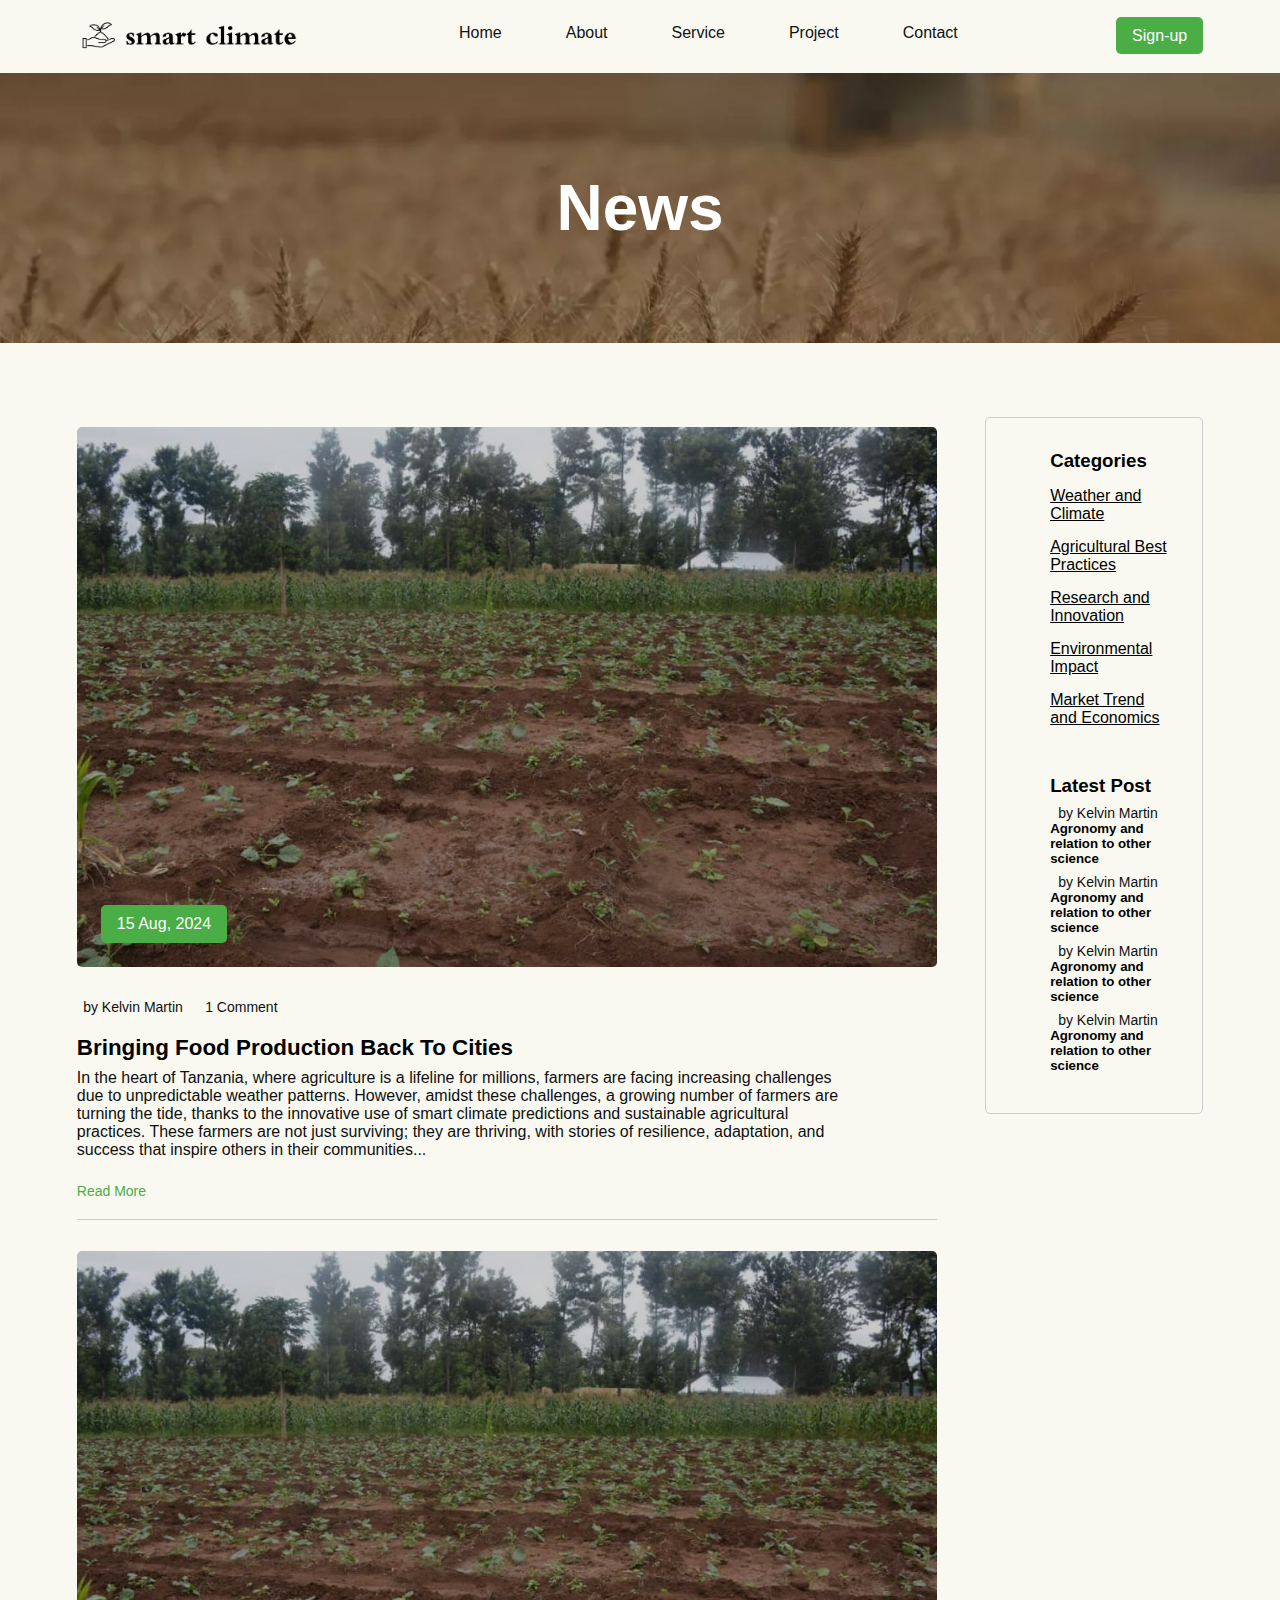
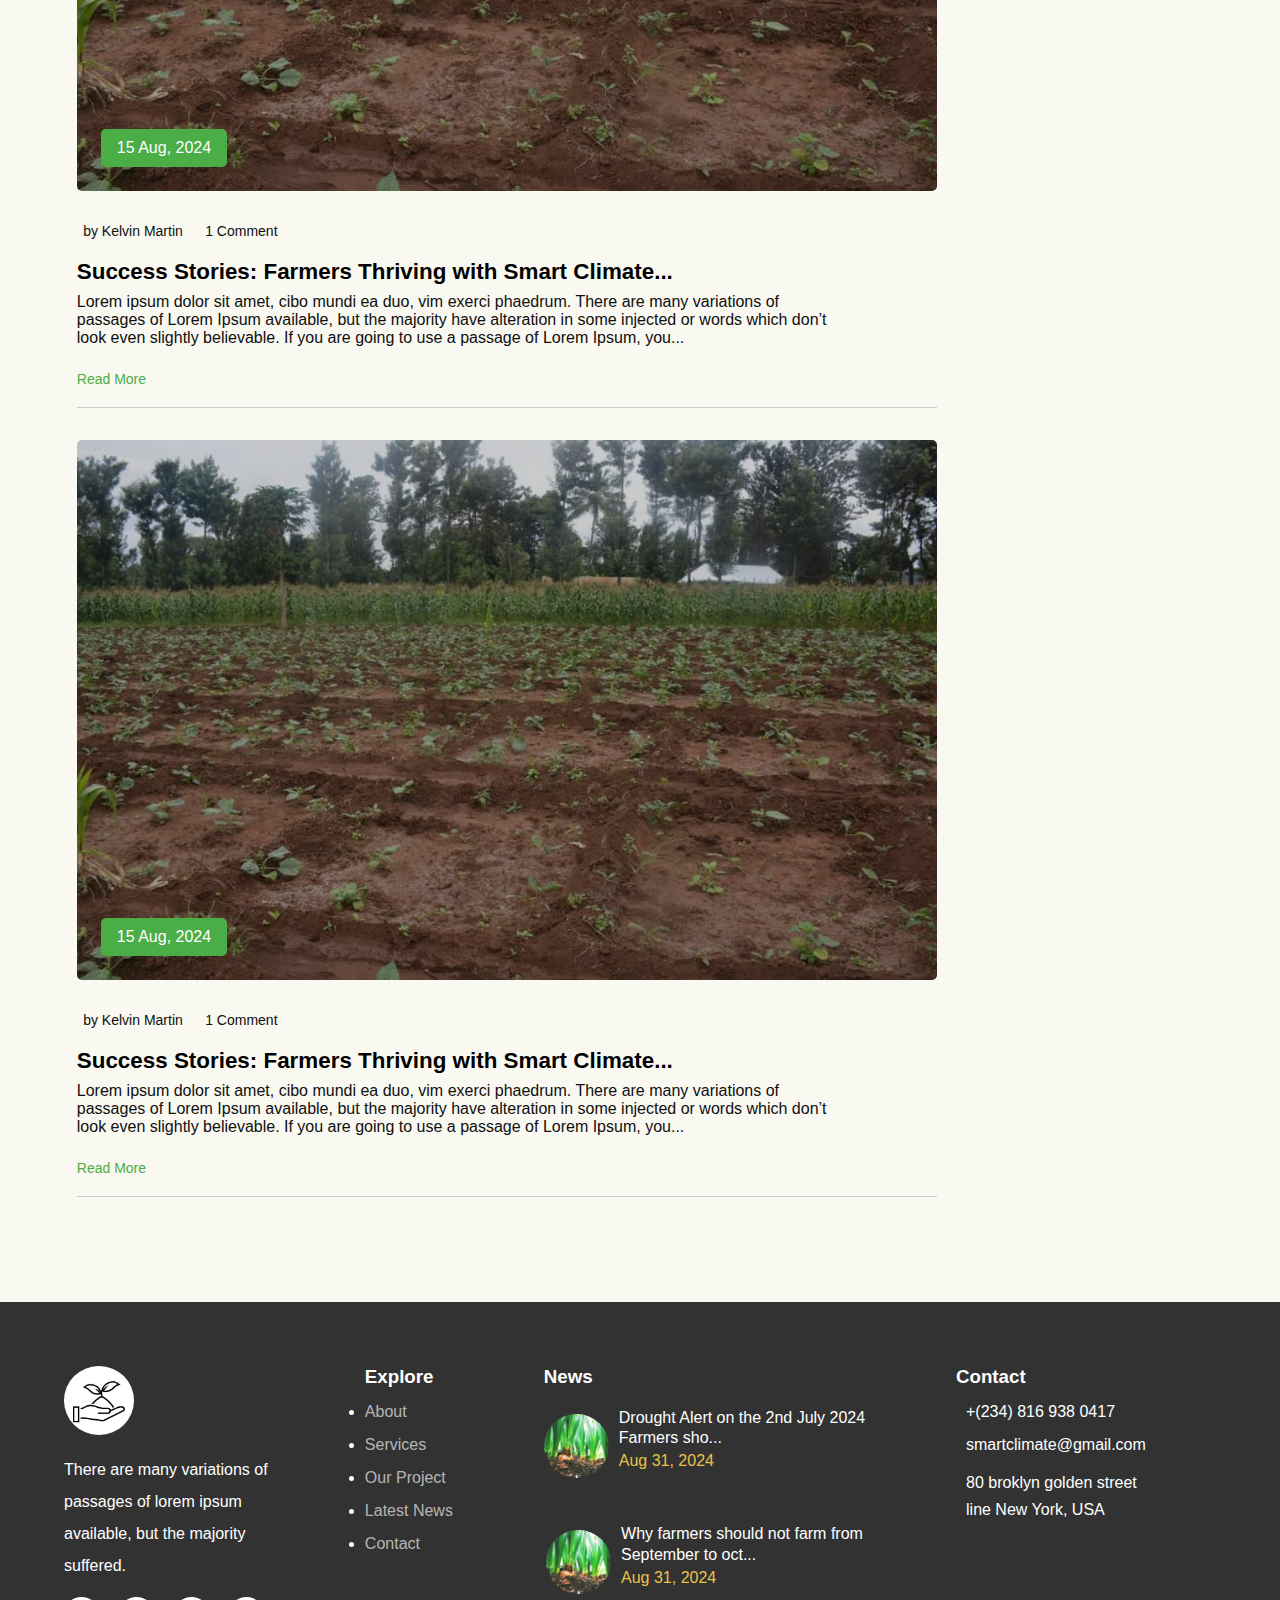
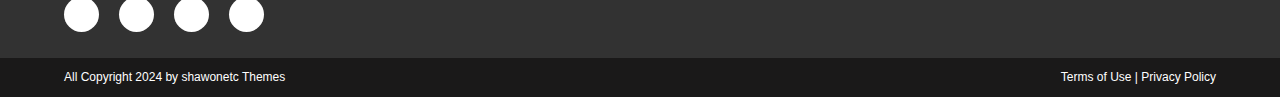
==== news.html @ b20e149a "Add files via upload" ====
<!DOCTYPE html>
<html lang="en">

<head>
    <meta charset="UTF-8">
    <meta name="viewport" content="width=device-width, initial-scale=1.0">
    <title>Smart Climate - About Us</title>
    <link rel="icon" type="image/png" href="images/fav-icon.png">
    <link rel="stylesheet" href="style.css">
    <link rel="stylesheet" href="media-query.css">
    <link rel="stylesheet" href="https://cdnjs.cloudflare.com/ajax/libs/font-awesome/6.6.0/css/all.min.css"
        integrity="sha512-Kc323vGBEqzTmouAECnVceyQqyqdsSiqLQISBL29aUW4U/M7pSPA/gEUZQqv1cwx4OnYxTxve5UMg5GT6L4JJg=="
        crossorigin="anonymous" referrerpolicy="no-referrer" />
</head>

<body>
    <!-- HEADER START -->
    <header class="container" id="header">
        <div class="header-left">
            <a href="index.html"><img src="images/Transparent-logo.png"></a>
        </div>
        <div class="header-middle">
            <a href="index.html">Home</a>
            <a href="about.html">About</a>
            <a href="service.html">Service</a>
            <a href="projects.html">Project</a>
            <a href="contact.html">Contact</a>
        </div>
        <div class="header-right">
            <a href="sign-up.html" class="main-btn">Sign-up</a>
        </div>
        <i class="fas fa-bars" id="menu-icon"></i>
    </header>

    <div class="container about">
        <h1>News</span></h1>
        </p>
    </div>
    <!-- HEADER END -->


    <!-- SideBar Start -->
    <section class="side-bar">
        <div class="sideBar-top">
            <div class="close-icon">
                <img src="images/Transparent-logo.png" alt="" class="logo-side">
                <i class="fa-regular  fa-circle-xmark  closeIcon"></i>
            </div>

            <ul>
                <li><a href="index.html">Home</a></li>
                <li><a href="about.html">About</a></li>
                <li><a href="service.html">Services</a></li>
                <li><a href="projects.html">Our Project</a></li>
                <li><a href="news.html">Latest News</a></li>
                <li><a href="contact.html">Contact</a></li>
            </ul>
        </div>

        <div class="sideBar-Bottom">
            <div>
                <a href=""><i class="fa-brands fa-twitter"></i></a>
            </div>
            <div>
                <a href=""><i class="fa-brands fa-facebook"></i></a>
            </div>
            <div>
                <a href=""><i class="fa-brands fa-pinterest-p"></i></a>
            </div>
            <div>
                <a href=""><i class="fa-brands fa-instagram"></i></a>
            </div>
        </div>
    </section>
    <!-- SideBar End -->



    <main class="container news-box">
        <div class="news">
            <section>
                <div class="img-box">
                    <a href="" class="main-btn">15 Aug, 2024</a>
                </div>
                <div class="user">
                    <aside>
                        <i class="fa-solid fa-circle-user"></i>
                        <p>by Kelvin Martin</p>
                    </aside>
                    <aside>
                        <i class="fa-solid fa-comment"></i>
                        <p>1 Comment</p>
                    </aside>
                </div>
                <div class="success-stories">
                    <h2>Bringing Food Production Back To Cities</h2>
                    <p>In the heart of Tanzania, where agriculture is a lifeline for millions, farmers are facing
                        increasing challenges due to unpredictable weather patterns. However, amidst these challenges, a
                        growing number of farmers are turning the tide, thanks to the innovative use of smart climate
                        predictions and sustainable agricultural practices. These farmers are not just surviving; they
                        are thriving, with stories of resilience, adaptation, and success that inspire others in their
                        communities...</p>
                    <a href="specific-news.html">Read More</a>
                </div>
            </section>
            <hr class="line">
            <section>
                <div class="img-box">
                    <a href="" class="main-btn">15 Aug, 2024</a>
                </div>
                <div class="user">
                    <aside>
                        <i class="fa-solid fa-circle-user"></i>
                        <p>by Kelvin Martin</p>
                    </aside>
                    <aside>
                        <i class="fa-solid fa-comment"></i>
                        <p>1 Comment</p>
                    </aside>
                </div>
                <div class="success-stories">
                    <h2>Success Stories: Farmers Thriving with Smart Climate...</h2>
                    <p>Lorem ipsum dolor sit amet, cibo mundi ea duo, vim exerci phaedrum. There are many variations
                        of passages of Lorem Ipsum available, but the majority have alteration in some injected or
                        words which don’t look even slightly believable. If you are going to use a passage of Lorem
                        Ipsum, you...</p>
                    <a href="">Read More</a>
                </div>
            </section>
            <hr class="line">
            <section>
                <div class="img-box">
                    <a href="" class="main-btn">15 Aug, 2024</a>
                </div>
                <div class="user">
                    <aside>
                        <i class="fa-solid fa-circle-user"></i>
                        <p>by Kelvin Martin</p>
                    </aside>
                    <aside>
                        <i class="fa-solid fa-comment"></i>
                        <p>1 Comment</p>
                    </aside>
                </div>
                <div class="success-stories">
                    <h2>Success Stories: Farmers Thriving with Smart Climate...</h2>
                    <p>Lorem ipsum dolor sit amet, cibo mundi ea duo, vim exerci phaedrum. There are many variations
                        of passages of Lorem Ipsum available, but the majority have alteration in some injected or
                        words which don’t look even slightly believable. If you are going to use a passage of Lorem
                        Ipsum, you...</p>
                    <a href="">Read More</a>
                </div>
            </section>
            <hr class="line">
        </div>
        <div class="news-category">
            <section>
                <h3>Categories</h3>
                <ul>
                    <li><a href="">Weather and Climate</a></li>
                    <li> <a href="">Agricultural Best Practices</a></li>
                    <li><a href=""> Research and Innovation </a></li>
                    <li><a href=""> Environmental Impact</a></li>
                    <li><a href="">Market Trend and Economics</a></li>
                </ul>
            </section>


            <section>
                <h3>Latest Post</h3>
                <div>
                    <aside>
                        <i class="fa-solid fa-circle-user"></i>
                        <p>by Kelvin Martin</p>
                    </aside>
                    <h5>Agronomy and relation to other
                        science </h5>
                </div>
                <div>
                    <aside>
                        <i class="fa-solid fa-circle-user"></i>
                        <p>by Kelvin Martin</p>
                    </aside>
                    <h5>Agronomy and relation to other
                        science </h5>
                </div>
                <div>
                    <aside>
                        <i class="fa-solid fa-circle-user"></i>
                        <p>by Kelvin Martin</p>
                    </aside>
                    <h5>Agronomy and relation to other
                        science </h5>
                </div>
                <div>
                    <aside>
                        <i class="fa-solid fa-circle-user"></i>
                        <p>by Kelvin Martin</p>
                    </aside>
                    <h5>Agronomy and relation to other
                        science </h5>
                </div>
            </section>
        </div>
    </main>

    <footer>
        <div>
            <img src="images/fav-icon.png" alt="">
            <p class="remove-550">There are many variations of <br> passages of lorem ipsum <br> available, but the
                majority <br> suffered.</p>
            </p>
            <div class="socials">
                <div>
                    <a href=""><i class="fa-brands fa-twitter"></i></a>
                </div>
                <div>
                    <a href=""><i class="fa-brands fa-facebook"></i></a>
                </div>
                <div>
                    <a href=""><i class="fa-brands fa-pinterest-p"></i></a>
                </div>
                <div>
                    <a href=""><i class="fa-brands fa-instagram"></i></a>
                </div>
            </div>
        </div>
        <div class="remove-770">
            <h3 id="heading-3">Explore</h3>
            <ul>
                <li><a href="about.html">About</a></li>
                <li><a href="service.html">Services</a></li>
                <li><a href="projects.html">Our Project</a></li>
                <li><a href="news.html">Latest News</a></li>
                <li><a href="contact.html">Contact</a></li>
            </ul>
        </div>
        <div class="remove">
            <h3 id="heading-3">News</h3>
            <div class="news">
                <div class="new">
                    <img src="images/Rectangle 23.png" alt="">
                    <div>
                        <p>Drought Alert on the 2nd July 2024 <br>
                            Farmers sho... </p>
                        <p class="color-yellow" id="date">Aug 31, 2024</p>
                    </div>
                </div>
                <div class="new">
                    <img src="images/Rectangle 23.png" alt="">
                    <div>
                        <p class="remove">Why farmers should not farm from <br>
                            September to oct...</p>
                        <p class="color-yellow" id=" date">Aug 31, 2024</p>
                    </div>
                </div>
            </div>
        </div>
        <div class="contact-det">
            <h3 id="heading-3">Contact</h3>
            <ul class="contacts">
                <li>
                    <i class="fa-solid fa-phone"></i>
                    <p>+(234) 816 938 0417</p>
                </li>
                <li>
                    <i class="fa-solid fa-envelope"></i>
                    <p>smartclimate@gmail.com</p>
                </li>
                <li>
                    <i class="fa-solid fa-location-dot"></i>
                    <p>80 broklyn golden street line New York, USA</p>
                </li>
            </ul>
        </div>
    </footer>
    <div class="last-footer">
        <p><i class="fa-regular fa-copyright"></i> All Copyright 2024 by shawonetc Themes</p>
        <p>Terms of Use | Privacy Policy</p>
    </div>

    <script src="script.js"></script>
</body>

</html>
---- style.css ----
:root{
    --color-green:#4BAD46;
    --color-yellow:#E9C14A;
    --background-color: #F9F9F1;
    --color-black:#121212;
    --footer-color:#323232;
    --dark-brown:#1a1919;
    --text-color:#0f0f0f;
}
p{
    color: var(--text-color);
}
*{
    margin: 0;
    padding: 0;
    box-sizing: border-box;
    font-family: Arial, Helvetica, sans-serif;
}

body{
    background-color: var(--background-color);
}

/* DEFAULT CSS */
img{
    cursor: pointer;
}

a{
    text-decoration: none;
    color: var(--color-black);
    font-size: 16px;
}

.container{
    padding: 2% 6%;
}
.main-btn{
    padding: 10px 1rem;
    color: white;
    background-color: var(--color-green);
    border-radius: 5px;
}

.color-yellow{
    color: var(--color-yellow);
}
.no-display{
  display: flex;
}
/* MAIN CSS START */
header{
    display: flex;
    height: 100%;
    align-items: center;
    justify-content: space-between;
}

#header{
    padding: 1% 6%;
}
header .header-left img{
    width: 14rem;
}

header .header-middle{
    display: flex;
    align-items: center;
    justify-content: space-between;
}

header .header-middle a{
    margin: 0 2rem;
    padding-bottom: 2px ;
}

header .header-middle a::after{
    content: "";
    width: 0%;
    background-color: var(--color-green);
    height: 2.5px;
    display: block;
    margin: auto;
    margin-top: 2px;
    border-radius: 10px;
}

header .header-middle a:hover::after{
    width: 100%;
    transition: 0.5s;
}

/*  */
.header{
    background: url(images/Banner.png);
    background-size: cover;
    background-position: center;
    background-repeat: no-repeat;
    height: 70vh;
    display: flex;
    flex-direction: column;
    justify-content: center;
    align-items: start;
    color: white;
}
.scroll{
    background-color: var(--color-green);
    margin-bottom: 3rem;
    padding: 0rem;
    overflow: hidden;
}
.scroll p{
    color: white;
    font-size: 2.5rem;
    white-space: nowrap;
    animation: anim 100s linear infinite;
    font-family: "Manrope", sans-serif;
    display: flex;
    align-items: center;
    -webkit-text-stroke: 0.5px #fff;
    color: transparent;

}

@keyframes anim {
    0%{transform: translateX(0);}
    100%{transform: translateX(-250%);}
}

.scroll span{
    margin: 0px 20px;
}
.scroll span img{
    width: 30px;

}

/* VIDEO START*/
.video{
    display: flex;
    align-items: center;
    justify-content: center;
    text-align: center;
    position: relative;
    height: 50vh;
    overflow: hidden;
    margin-bottom: 4rem;
    border-radius: 10px;
    background: linear-gradient(black, black);
}
.video h1{
    font-size: 4rem;
    color: white;
    position: absolute;
}

.back-video {
    /* position: absolute; */
    width: 100%;

}
/* VIDEO END */
.header p{
    color: white;
}
.header h1{
    font-size: 5rem;
    line-height: 5.5rem;
    font-family: "Covered By Your Grace", cursive;
    font-weight: 500;
}
.header h1 span{
    font-family: "Covered By Your Grace", cursive;

}
.header p:nth-child(1){
    text-transform: uppercase;
}
.header p {
    width: 60%;
    margin-bottom: 1.5rem;
    margin-top: 1rem;
    line-height: 1.5rem;
}
/* .header::after{
    width: 100;
} */

.signup-cta{
    margin-left: 15px;
    display: none;
}
/* SIDEBAR */
.side-bar{
    display: none;
  }


  .fa-bars{
    font-size: 1.45rem;
    display: none;
    visibility: hidden;
    position: absolute;
    color: var(--color-green);
  }

  
/* MAIN START */
main .about-us{
    display: flex;
    gap: 10rem;
    align-items: center;
    justify-content: space-between;
    margin-bottom: 6rem;
}

main .about-us img{
    width: 600px;
    height: 450px;
    border-radius: 5px;
    object-fit: cover;
}

main .about-us div:nth-child(1){
    flex-basis: 50%;
}

main .about-us div h2{
    margin-bottom: 1rem;
    text-align: start;
    font-size: 2rem;
}

main .about-us div a{
    margin-top: 1.5rem;
    display: inline-block;
}

main .climate-advisor h2{
    text-align: center;
    line-height: 2.5rem;
    font-size: 2rem;
    margin-bottom: 2rem;

}

main .img-grid{
    display: flex;
    align-items: center;
    justify-content: space-between;
}
main .img-grid div{
    display: flex;
    flex-direction: column;
    position: relative;
    gap: 2rem;
}

main .img-grid div img{
    width: 300px;
    height: 300px;
    border-radius: 5px;
    margin-bottom: 14rem;
    object-fit: cover;
}

main .middle{
    border-radius: 5px;
    position: absolute;
    display: block;
    max-width: 200px;
    max-height: 150px;
    inset: 0px;
    margin: auto;
    margin-top: 14rem;
}

.prediction{
    display: flex;
    gap: 6rem;
}

.prediction div{
    display: flex;
    align-items: center;
    background-color: white;
    border-radius: 10px;
    padding: 1rem 0;
    box-shadow: 0px 5px 10px 0px rgba(0, 0, 0, 0.2);
    margin-top: 2rem;
    flex-basis: 50%;
}
.prediction div i{
    display: block;
    padding-left: 20px;
    margin-right: 10px;
    color: var(--color-green);
    font-size: 1.5rem;
}
.loadbar1{
    margin-bottom: 1.5rem;
}

.loadbar1 span{
    display: flex;
    width: 100%;
    justify-content: space-between;
    padding-right:1rem;
    margin-top: 1.5rem;
    margin-bottom: 10px ;
}

.loadbar1 .full{
    width: 100%;
    height: 10px;
    background-color: var(--color-black);
    border-radius: 10px;
}
.loadbar1 .percentage{
    width: 90%;
    height: 10px;
    background-color: var(--color-green);
    border-radius: 10px; 
}
.loadbar1 .eighty{
    width: 80%;
}
#img-circle{
    width: 450px;
    height: 450px;
    border-radius: 50%;
    object-fit: fill;
}

/* Explore Project */
.explore-project h2{
    text-align: center;
    font-size: 2rem;
}
.explore-project div{
    display: flex;
    gap: 2rem;
    justify-content: space-between;
    margin-top: 1.5rem;
}
.explore-project img{
    border-radius: 10px;
    width: 30%;
    object-fit: cover;
    margin-bottom: 5rem;
}

/* TESTIMONIAL */
.testimonials h2{
    text-align: center;
    font-size: 2rem;
    margin-bottom: 3rem;
}

.testimonials .testimonial{
    display: flex;
    gap: 2rem;
    margin-bottom: 2rem;
}

.testimonials .testimonial .content{
    display: flex;
    flex-direction: column;
    justify-content: space-between;
    border: 2px solid #ccc;
    border-radius: 5px;
    position: relative;
    padding: 20px;
    padding-top: 40px;
    height: 300px;
    flex-basis: 40%;
}

.testimonials .testimonial .content::before{
content: '\201c';
text-align: center;
top: -25px;
left: 30px;
position: absolute;
color: white;
font-size: 3.5rem;
background-color: var(--color-green);
width: 45px;
height: 45px;
border-radius: 50%;
}
.testimonials .testimonial .content .fa{
    color: var(--color-yellow);
}

.fa-regular{
    color: #303030;
}
.testimonial p{
    margin-top: 10px;
    line-height: 1.5rem;
}

.line{
    width: 100%;
    height: 0.5px;
    background-color: #ccc;
    border: 0;
    margin-bottom: 15px;
}
.testimonial .profile{
    display: flex;
    align-items: center;
}
.testimonial .profile img{
    width: 40px;
    border-radius: 50%;
    object-fit: cover;
    margin-right: 10px;
}
.testimonial .profile h3{
    font-size: 1rem;
}

.testimonial .profile p{
    margin: 0;
    color: #303030;
    font-size: 0.8rem;
}
/* MAIN END */

/* FOOTER START */
footer{
    background-color: #323232;
    padding:5% 0% 2% 5%;
    color: white;
    display: flex;
    gap: 5rem;
    justify-content: space-between;
}

footer p{
    color: white;
}
footer div:nth-child(1) p{
    margin-top: 15px;
    line-height: 2rem;
}

footer div:nth-child(1) h1{
    font-size: 2rem;

}

.socials{
    display: flex;
    margin-top: 15px;
}
.socials div{
    display: flex;
    justify-content: center;
    align-items: center;
    width: 35px;
    height: 35px;
    border-radius: 50%;
    background-color: white;
    margin: 0px 10px;

}
.socials div:nth-child(1){
    width: 35px;
}
.socials i{
    color: #1a1919;
}

.socials div:nth-child(1) {
    margin-left: 0;
    }

footer img{
    width: 70px;
    border-radius: 50%;
}
/* footer div #heading-3{
    line-height: 2rem;
    border-bottom: 2px solid var(--color-green);
} */


ul li{
    margin: 15px 0;
}

ul li a{
    color: rgba(255, 255, 255, 0.651);
}



.news div{
    display: flex;
    align-items: center;
    justify-content: center;
    margin-bottom:20px;
    margin-top: 10px;

}

.news div div{
    display: flex;
    flex-direction: column;
    justify-content: start;
    align-items: start;
}
.news .new div p{
    margin: 0;
    padding: 0;
    line-height: 1.3rem;
    margin-bottom: 2px;
}


.news div img{
    width: 65px;
    margin-right: 10px;
}
.contacts{
    list-style: none;
}
iframe{
    width: 100%;
    height: 100%;
}
.contacts li{
    display: flex;
    align-items: center;
}
.contacts p{
    margin-left: 10px;
    width: 60%;
}
.contacts li:nth-child(3){
    line-height: 1.7rem;

}

.last-footer{
    background-color: var(--dark-brown);
    color: white;
    padding: 1% 5%;
    display: flex;
    justify-content: space-between;
    font-size: 12px;
}
.last-footer i{
    color: white;
}
.last-footer p{
    color: white;
}

/* FOOTER END */



/* ABOUT US START */
.about{
    background: url(images/banner-2.png);
    background-position: center;
    background-size: cover;
    height: 30vh;
    display: flex;
    align-items: center;
    justify-content: center;
    margin-bottom: 3rem;
}
.about h1{
text-align: center;
font-size: 4rem;
color: white;
}
main #client{
    margin-bottom:5rem;
}

#header2{
    font-size: 2.5rem;
}

#about-us-testimonial ul li{
    font-size: 1.2rem;
    margin-left: 2rem;
}
.what-we-offer{
    height: 400px;
    border-radius: 10px;
}
/* ABOUT US END */



/* OUR SERVICE START */

.predictions{
    display: flex;
    justify-content: space-between;
    align-items: center;
    gap: 2rem;
}

.predictions img{
    width: 360px;
    height: 300px;
    border-radius: 5px;
    margin-bottom: 5rem;
    object-fit: cover;
}
.predictions div h2{
    font-size: 1.5rem;
    padding-bottom: 1rem;
    text-align: center;
    width: 100%;
    background-color: white;
    font-weight: 500;
    padding-top: 1rem;
}

.numbers{
    display: flex;
    justify-content: space-between;
    align-items: center;
    margin-bottom: 5rem;
    text-align: center;
}
.numbers h1{
    font-size: 2.5rem;
    margin-bottom: 0.4rem;
}
/* OUR SERVICE END */


/* OUR PROJECT START */
.our-projects{
    display: grid;
    grid-template-columns: 1fr 1fr 1fr 1fr;
    gap: 2rem;
    margin-bottom: 4rem;
}
.our-projects .project{
    background: linear-gradient(rgba(65, 64, 64, 0.027), rgba(32, 32, 32, 0.699)), url(images//e1.png);
    background-position: cover;
    background-size: cover;
    height: 22rem;
    border-radius: 10px;
    display: flex;
    align-items: end;
    padding: 20px;
}
.our-projects .project:nth-child(2){
    background: linear-gradient(rgba(65, 64, 64, 0.027), rgba(32, 32, 32, 0.699)), url(images/18.jpg);
}
.our-projects .project:nth-child(3){
    background: linear-gradient(rgba(65, 64, 64, 0.027), rgba(32, 32, 32, 0.699)), url(images/c.jpg);
}
.our-projects .project:nth-child(4){
    background: linear-gradient(rgba(65, 64, 64, 0.027), rgba(32, 32, 32, 0.699)), url(images/V1\(i\).jpg);
}
.our-projects .project:nth-child(5){
    background: linear-gradient(rgba(65, 64, 64, 0.027), rgba(32, 32, 32, 0.699)), url(images/green-plant.jpg);
}
.our-projects .project:nth-child(6){
    background: linear-gradient(rgba(65, 64, 64, 0.027), rgba(32, 32, 32, 0.699)), url(images/prediction.png);
}
.our-projects .project:nth-child(7){
    background: linear-gradient(rgba(65, 64, 64, 0.027), rgba(32, 32, 32, 0.699)), url(images/c.jpg);
    background-repeat: no-repeat;
    background-size: cover;
}
.our-projects .project:nth-child(8){
    background: linear-gradient(rgba(65, 64, 64, 0.027), rgba(32, 32, 32, 0.699)), url(images/7.jpg);
}

.our-projects p{
    color: white;
    font-size: 1.2rem;
}
/* OUR PROJECT END */


/* NEWS START */
.news-box{
    display: flex;
    gap: 3rem;
    margin-bottom: 3rem;
}

.news-box .news{
    flex-basis: 80%;
}
.news-box .news section .img-box{
    background-image: linear-gradient(rgba(0, 0, 0, 0.201),rgba(0, 0, 0, 0.291)), url(images/V3\(iii\).jpg);

    height: 60vh;
    background-repeat: no-repeat;
    background-size: cover;
    background-position: center;
    display: flex;
    align-items: end;
    justify-content: start;
    padding: 1.5rem;
    margin-bottom: 2rem;
    border-radius: 5px;
}

.news-box .news .user{
    display: flex;
    align-items: start;
    justify-content: start;
}
.news-box .news .user aside{
    display: flex;
    margin-right: 1rem;
    font-size: 14px;
    align-items: center;

}

.news-box .news .user aside i{
color: var(--color-yellow);
margin-right: 0.4rem;
}
.news-box .news .success-stories{
    display: flex;
    flex-direction: column;
    justify-content: start;
    align-items: start;
    width: 90%;
}
#larger-width{
    width: 100%;
}
.news-box .news .success-stories h2{
    font-size: 1.4rem;
    margin-bottom: 0.5rem;
}
.news-box .news .success-stories a{
    color: var(--color-green);
    margin-top: 1.5rem;
    font-size: 14px;
}

.news-box .news .line {
margin-bottom: 2rem;
}

/* CATEGORES */
.news-box .news-category{
    height: fit-content;
    flex-basis: 20%;
    border: 1px solid #ccc;
    border-radius: 5px;
    padding: 2rem;
}

.news-box .news-category ul{
    list-style: none;
    margin-bottom: 3rem;
}
.news-box .news-category a{
    color: black;
    text-decoration: underline;
    cursor: pointer;
}
.news-box .news-category a:active{
    color: var(--color-green);
}

.news-box .news-category section{
    margin-left: 2rem;
}

.news-box .news-category section div{
    margin: 0.5rem 0px;
}

.news-box .news-category aside{
    display: flex;
}
.news-box .news-category aside i{
    margin-inline-end: 0.5rem;
    color: var(--color-yellow);
}
.news-box .news-category p{
    font-size: 14px;
}
/* NEWS END */


/* CONTACT US START */
.contact-info{
    display: flex;
    justify-content: space-between;
    gap: 2rem;
    margin-bottom: 5rem;
}
.contact-info div{
    flex-basis: 33.33%;
    height: 230px;
    background-color: var(--color-yellow);
    border-radius: 5px;
    padding: 4rem 8rem 2rem 3rem;
    color: white;
}

.contact-info div:nth-child(1){
    background-color: #73E46D;
}

.contact-info div:nth-child(2){
    background-color: #C5CE38;
}
.contact-info p{
    margin-top: 1.3rem;
    line-height: 1.5rem;
    color: white;
}
.contact-details{
    display: flex;
    margin-bottom: 3rem;
}
.contact-details .map{
    height: 60vh;
    flex-basis: 40%;
    background-color: white;
}
.contact-details .mail{
    height: 60vh;
    flex-basis: 60%;
    background-color: white;
    display: flex;
    flex-direction: column;
    box-shadow: 0px 10px 10px 0px rgba(0, 0, 0, 0.2);
    border-top-right-radius: 10px;
    border-bottom-right-radius: 10px;
    padding: 3rem ;
}
.main h1{
    font-size: 8rem;
}
form div{
    display: flex;
    justify-content: space-between;
}
.contact-details input{
    outline: none;
    margin-top: 1.3rem;
    width: 47%;
    padding: 10px;
}

.contact-details textarea{
    width: 100%;
    outline: none;
    margin-top: 0.5rem;
    padding: 20px;
    font-size: 1rem;
}

form button{
    background-color: var(--color-green);
    border: 0;
    border-radius: 5px;
    padding: 10px 10px;
    color: white;
    margin-top: 20px;
}

/* CONTACT US END */


/* SIGN UP START  */
.signup-container{
    display: flex;
    gap: 10rem;
    height: 100vh;
    align-items: center;
    padding: 2% 10%;
}
.signup{
    flex-basis: 50%;
    height: 80vh;
    display: flex;
    flex-direction: column;
    justify-content: center;
}

.signup h1{
    font-size: 2.5rem;
    margin-bottom: 5rem;
}
.signup p{
    margin-bottom: 2rem;
    line-height: 1.4rem;
}
.signup form div{
    display: flex;
    border: 1px solid #ccc;
    align-items: center;
    justify-content: center;
    padding-left: 1rem;
    margin-bottom: 2rem;
}
.signup form{
    display: flex;
    flex-direction: column;
    width: 100%;
}
.signup form div input{
    width: 100%;
    border: 0;
    outline: 0;
    padding: 1rem;
    background-color: transparent;
    border-radius: 5px;
}
.signup form div i{
    color: var(--color-green);
}
.signup .main-btn{
    border: 0;
    width: 60%;
    margin-left: auto;
    margin-right: auto;
}
.img-cont{
    flex-basis: 50%;
    background-color: var(--color-green);
    border-top-left-radius: 4rem;
    border-bottom-left-radius: 4rem;
    display: flex;
    align-items: center;
    justify-content: center;
    height: 90vh;
}
.img-cont img{
    width: 100%;
}
/* SIGN UP END  */

/* SIGN IN START */
.other-signin{
    margin-top: 2rem;

}
aside div{
    display: flex;
    align-items: center;
    justify-content: center;
    border-radius: 5px;
    border: 1px solid #ccc;
    padding: 10px;
    margin-top: 10px;
}

#welcome-back{
    margin-bottom: 1.5rem;
}
aside div img{
    width: 35px;
    margin-right: 10px;
}

.signup .create-acc{
    align-self: center;
    margin-top: 3rem;
}
.signup .create-acc .green{
    color: var(--color-green);

}
form a{
    font-size: 15px;
    margin-left: auto;
    margin-bottom: 2rem;
    color: var(--color-green);
}
form label{
    margin-bottom: 10px;
}
/* SIGN IN END */


/* DASHBOARD START */
/* .dashboard-body header{
    display: none;
} */
.DashBoard{
    display: grid;
    height: 100vh;
    grid-template-columns:repeat(10,1fr);
    grid-template-rows: repeat(10,1fr);
    gap: 20px;
    padding: 2%;
    background-color: #dddddd8c;

}

.DashBoard div{
    border-radius: 5px;
}


.DashBoard div:nth-child(1){
background-color: #F9F9F1;
grid-row: 1/11;
grid-column: 1/3;
padding: 1.4rem;
display: flex;
flex-direction: column;
justify-content: space-between;
}
.top h1{
font-size: 2rem;
margin-bottom: 1.5rem;
}
.top div{
    display: flex;
    align-items: center;
    padding: 0.5rem 10px;
    margin: 1rem 0px;
    font-size:1.3rem;
   color: #909090;
}
.top div:hover{
    background-color: var(--color-green);
    color: white;
}
.DashBoard #change{
    display: flex;
    flex-direction: row;
    justify-content: start;
    padding: 0.5rem 10px;
    margin: 1rem 0px;
    font-size:1.3rem;
}
.DashBoard #change:hover{
    background-color: var(--color-green);
}
.top div p{
    color: #909090;
}
.top div:hover p{
    color: white;
}
.top div i{
    margin-right: 15px;
    font-size: 1.2rem;
}


.DashBoard .bottom img{
   width: 50px;
   border-radius: 50%;
   object-fit: cover;
}
.DashBoard .bottom segment{
    display: flex;
    gap: 1.5rem;
    align-items: center;
}
.DashBoard .bottom segment div p:nth-child(2){
font-size: 14px;
margin-top: 5px;

}


.DashBoard div:nth-child(2){
grid-column: 3/11;
grid-row: 1/3;
}

.DashBoard div:nth-child(3){
grid-column: 3/9;
grid-row: 3/7;
}

.DashBoard div:nth-child(3) img , .DashBoard div:nth-child(2) img ,.DashBoard div:nth-child(5) img{
    width: 100%;
    height: 100%;
}

.DashBoard div:nth-child(4){
background-color: #F9F9F1;
grid-row: 3/7;
grid-column: 9/11;
padding: 1.2rem;
font-size: 14px;
display: flex;
flex-direction: column;
justify-content: space-between;
}

.DashBoard div:nth-child(5){
grid-column: 3/9;
grid-row: 7/11;
}

.DashBoard div:nth-child(4) section{
    display: flex;
    justify-content: space-between;
    margin: 15px 0px ;
}
.DashBoard div:nth-child(6){
background-color: #F9F9F1;
grid-column: 9/11;
grid-row: 7/11;
padding: 1.2rem;
display: flex;
flex-direction: column;
align-items: center;
justify-content: space-around;
}
.DashBoard div:nth-child(6) img{
    width: 100%;
}
.DashBoard div .big-size{
    font-size: 1.5rem;
    margin-right: auto;
    color: #323231;
}
/* DASHBOARD END */
---- media-query.css ----
/*-------------------------For small screen devices----------------------*/
@media only screen and (max-width:1440px) {
    .header h1 {
      font-size: 4.2rem;
      color: var(--color-white);
      width: 83%;
      margin-bottom: -10px;
      line-height:4.5rem ;
  }

  main .img-grid div img {
    width: 250px;
    height: 300px;
    border-radius: 5px;
    margin-bottom: 14rem;
    object-fit: cover;
}
main .middle{
    border-radius: 5px;
    position: absolute;
    display: block;
    max-width: 150px;
    max-height: 100px;
    inset: 0px;
    margin: auto;
    margin-top: 15rem;
}

.no-display{
    display: none;
}
 
.prediction div {
  padding-right: 2rem;
}
main .about-us {
  display: flex;
  gap: 4rem;
  align-items: center;
  justify-content: space-between;
  margin-bottom: 6rem;
}
main .about-us div {
  flex-basis: 50%;
}
main #about-us div{
  flex-basis: 40%;
}
main .about-us img {
  width: 100%;
  flex-basis: 40%;
  height: 430px;
  border-radius: 5px;
  object-fit: cover;
}

.predictions div{
  flex-basis: 33.333%;
}
.predictions img {
  width: 100%;
}
#header2 {
  font-size: 2.4rem;
}
  }
  
  
  @media only screen and (max-width:1190px) {
    .about h1 {
      font-size: 3.5rem;
  }
    .header h1 {
      font-size: 3.5rem;
      line-height: 4rem;
      color: var(--color-white);
      width: 85%;
      margin-bottom: -10px;
  }
  
  main .about-us div a {
    margin-top: 0.7rem;
    display: inline-block;
}
.remove{
  display: none;
}

main .about-us img {
  height: 400px;
}
  main .img-grid div img {
    width: 220px;
    height: 260px;
    border-radius: 5px;
    margin-bottom: 14rem;
    object-fit: cover;
}
main .middle{
  margin-top: 13rem;
}
#img-circle {
  width: 400px;
  height: 400px;
  border-radius: 50%;
  object-fit: cover;
}

.testimonials .testimonial .content:nth-child(4) {
  display: none;
}
.contact-info div {
padding-right: 5rem;
padding-top: 3rem;
}
.contact-info p{
  margin-top: 10px;
}

main .about-us{
  gap: 2.2rem;
}
main .about-us img {
  height: 350px;
}

main .img-grid div:nth-child(3){
  display: none;
}
main .img-grid div img {
  width: 220px;
  height: 260px;
  border-radius: 5px;
  margin-bottom: 14rem;
  object-fit: cover;
}


/* NEWS START */
.news-box .news {
  flex-basis: 70%;
}
.news-box .news section .img-box {
  background-image: linear-gradient(rgba(0, 0, 0, 0.201),rgba(0, 0, 0, 0.291)), url(images/V3\(iii\).jpg);
  height: 50vh;

}
.news-box .news-category {
  height: fit-content;
  flex-basis: 30%;
  border: 1px solid #ccc;
  border-radius: 5px;
  padding: 1rem 0rem;
}
/* NEWS END */

/* SIGN UP AND SIGN IN START */
.img-cont{
  flex-basis: 60%;
}
.signup .main-btn {
  width: 100%;
}
/* SIGN UP AND SIGN IN END */
  }
  
  
  @media only screen and (max-width:1085px){
    .header h1 {
      font-size: 3.1rem;
  }
  .signup-cta{
    display: inline-block;
  }
  .header-right{
    display: none;
  }
  header .header-middle a {
    margin: 0 1.2rem;
}

header .header-middle a:last-child{
  margin-right: 0px;
}

main .img-grid div img {
  margin-bottom: 8rem;
}

.prediction div{
  padding-right: 0px;
  justify-content: center;
}
main .about-us div h2 {
  font-size: 1.7rem;
}
main .percent{
  display: flex;
  align-items: center;
  margin-bottom: 2.5rem;
}
main .percent div {
  flex-basis: 90%;
}
.testimonials .testimonial .content {
  display: flex;
  flex-direction: column;
  justify-content: space-between;
  border: 2px solid #ccc;
  border-radius: 5px;
  position: relative;
  padding: 20px;
  padding-top: 25px;
  height: 300px;
  flex-basis: 40%;
}
.news div {
  display: flex;
  align-items: center;
  justify-content: center;
  margin-bottom: 0px;
  margin-top: 10px;
}
#header2 {
  font-size: 1.8rem;
}
.predictions div h2 {
  font-size: 1.4rem;
}
.predictions img {
  width: 100%;
  height: 250px;
  }

  .our-projects .project {
    height: 280px;
}
.contact-info div {
  /* width: 0; */
  padding: 2.5rem;
}

/* SIGNIN AND SIGN UP START */
.signup-container {
  gap: 5rem;
  padding: 2% 5%;
  }
  
    .signup{
      flex-basis: 50%;
  
    }
    .img-cont{
      flex-basis: 50%;
    }
/* SIGNIN AND SIGN UP END */


/* DASHBOARD START */
.DashBoard div:nth-child(1) {
  grid-row: 1/11;
  grid-column: 1/4;
}
.DashBoard div:nth-child(2) {
  grid-column: 4/11;
  grid-row: 1/3;
}
.DashBoard div:nth-child(3) {
  grid-column: 4/9;
  grid-row: 3/7;
}
.DashBoard div:nth-child(5) {
  grid-column: 4/9;
  grid-row: 7/11;
}
/* DASHBOARD END */
} 
  

  @media only screen and (max-width:860px) {
  .remove-860{
    display: none;
  }
  main .percent{
    display: flex;
    align-items: center;
    justify-content: center;
    margin-bottom: 2.5rem;
  }
  main #about-us div {
    flex-basis: 100%;
}
    /* SIDEBAR MEDIA QUERY CSS */
    .header{
      min-height: 50vh;
    }
    #small-height{
      min-height: 38vh;
    }
    .side-bar{
      width: 25rem;
      height: 100vh;
      box-shadow: 10px 0 10px rgba(0, 0, 0, 0.1);
      display: flex;
      flex-direction: column;
      justify-content: space-between;
      position: fixed;
      top: 0;
      background-color: white;
      padding: 1rem 0%;
      overflow: clip;
      transform: translate(-100%);
      transition: 1s;
      padding-bottom: 5%;
  }
  .show-sideBar{
      transform: translate(0);
  }

  
  
  .sideBar-top{
      display: flex;
      flex-direction: column;
      align-items: start;
      justify-content: space-between;
  }
  
  .close-icon{
      display: flex;
      align-items: center;
      justify-content: space-between;
      width: 100%;
      margin-bottom: 3rem;
      padding: 0 5%;
  }
  
  .close-icon .logo-side{
    width: 220px;
  }
  
  .closeIcon{
      transform: scale(1.6);
      transition: .5s;
      color: var(--color-green);
  }
  
  .closeIcon:hover{
      transform: scale(1.59) rotate(45deg);
  }
  
  
  .sideBar-top ul{
      list-style: none;
  }
  
  .sideBar-top ul li{
      padding: 1rem 0;
      display: flex;
      align-items: center;
      font-size: 1.6rem;
      cursor: pointer;
      padding-left: 5%;
      width: 100vw;
  }
  .side-bar ul li a{
    color: black;
    font-size: 1.5rem;
  }
  
  .sideBar-top ul li:hover{
      background-color:#4bad46e7;
      width: 100vw;
  }
  
  .sideBar-Bottom{
      display: flex;
      justify-content: center;
      align-items: center;
      padding: 0 5%;
      margin-bottom: 1.5rem;
  }
  
  .sideBar-Bottom i{
      font-size: 1.6rem;
      margin: 0 8px;
  }
  
  .sideBar-Bottom a{
    color: var(--color-green);
  }
  /* SIDEBAR END */
  
  

  /* DASHBOARD SIDEBAR START */
  #dashboard-sidebar .close-icon {
    display: flex;
    align-items: center;
    justify-content: space-between;
    width: 100%;
    margin-bottom: 1rem;
    padding: 0;
}
  #dashboard-sidebar div:nth-child(1){
    display: flex;
    flex-direction: column;
    justify-content: space-between;
    }
    #dashboard-sidebar{
      padding: 30px;
    }
    .dashboard-body .sideBar-top  h1{
    font-size: 2rem;
    margin-bottom: 1.5rem;
    }
    .dashboard-body .sideBar-top div{
        display: flex;
        align-items: center;
        padding: 0.5rem 10px;
        margin: 1rem 0px;
        font-size:1.3rem;
       color: #909090;
       width: 100%;
    }
    .dashboard-body .sideBar-top div:hover{
        background-color: var(--color-green);
        color: white;
    }
    #dashboard-sidebar #change{
        display: flex;
        flex-direction: row;
        justify-content: start;
        padding: 0.5rem 10px;
        margin: 1rem 0px;
        font-size:1.3rem;
    }
    #dashboard-sidebar #change:hover{
        background-color: var(--color-green);
    }
    .dashboard-body .sideBar-top div p{
        color: #909090;
    }
    .dashboard-body .sideBar-top div:hover p{
        color: white;
    }
    .dashboard-body .sideBar-top div i{
        margin-right: 15px;
        font-size: 1.2rem;
    }
    
    #dashboard-sidebar .sideBar-Bottom {
      display: flex;
      flex-direction: column;
      justify-content: center;
      align-items: start;
      padding: 0 5%;
      margin-bottom: 1.5rem;
  }
    
    #dashboard-sidebar .sideBar-Bottom img{
       width: 50px;
       border-radius: 50%;
       object-fit: cover;
    }
    #dashboard-sidebar .sideBar-Bottom segment{
        display: flex;
        gap: 1.5rem;
        align-items: center;
    }
    #dashboard-sidebar .sideBar-Bottom segment div p:nth-child(2){
    font-size: 14px;
    margin-top: 5px;
    
    }
  
  /* DASHBOARD SIDEBAR END */
  .header h1 {
    font-size: 3rem;
    line-height: 3.5rem;
    width: 100%;
  }
  
  .header-middle a, .header-right a{
    display: none;
  }
  
  .fa-bars{
    visibility: visible;
    display: block;
    right: 5%;
    top:20px;
  }
  .testimonials .testimonial {
    display: flex;
    gap: 1rem;
    margin-bottom: 2rem;
}
.testimonials .testimonial .content {
  display: flex;
  flex-direction: column;
  justify-content: space-between;
  border: 2px solid #ccc;
  border-radius: 5px;
  position: relative;
  padding: 15px;
  padding-top: 25px;
  height: 300px;
  flex-basis: 50%;
}
main .climate-advisor h2 {
  margin-bottom:  1rem;
}

/* ABOUT US */
#header2 {
  font-size: 1.65rem;
}

/* SERVICE */
.predictions img {
  width: 100%;
  height: 250px;
}
.predictions div h2 {
  font-size: 1.2rem;
}

/* OUR PROJECT */
.our-projects .project {
  height: 230px;
}
.our-projects .project p{
  font-size: 1rem;
  line-height: 1.4rem;
}
/* CONTACT US */
.contact-info {
  gap: 1.3rem;
}
.contact-info div{
  padding: 2rem;
  display: flex;
  flex-direction: column;
  align-items: center;
  justify-content: center;
}

.contact-details .mail {
  padding: 1.8rem;
}

form div {
  display: flex;
  justify-content: space-between;
  flex-direction: column;
}
.contact-details input {
  margin-top: 1.3rem;
  width: 100%;
}

.contact-details textarea {
  width: 100%;
  outline: none;
  margin-top: 0.5rem;
  padding: 10px;
  font-size: 1rem;
}

footer .contact-det{
  width: 40%;
}
/* NEWS START */
.news-box {
  display: flex;
  flex-direction: column;
  gap: 1rem;
  margin-bottom: 3rem;
}

.news-box .news section .img-box {
  height: 40vh;
  margin-bottom: 1rem;
}

.news-box .news .line{
  margin-top: 1rem;
}

.news-box .news {
  height: 100vh;
  flex-basis: 100%;
}
.news-box .news-category {
  height: 100vh;
  flex-basis: 100%;
}
.news-box .news-category {
  display: flex;
  justify-content: space-between;
  gap: 1rem;
  padding: 1rem 1.5rem;
}
.news-box .news-category section {
  margin-left: 0px;
}
.news-box .news-category ul {
  margin-bottom: 0rem;
}
.news-box .news-category section div{
  margin-bottom: 1rem;
}
/* NEWS END */


/* SIGNIN AND SIGN UP PAGE START */
.signup form div{
  display: flex;
  flex-direction: row;
}
/* SIGNIN AND SIGN UP PAGE END */

/* DASHBOARD START */
.DashBoard div:nth-child(1) {
  display: none;
}
.DashBoard div:nth-child(2) {
  grid-column: 1/11;
  grid-row: 1/3;
}
.DashBoard div:nth-child(3) {
  grid-column: 1/8;
  grid-row: 3/7;
}
.DashBoard div:nth-child(5) {
  grid-column: 1/8;
  grid-row: 7/11;
}
.DashBoard div:nth-child(4) {
  grid-row: 3/7;
  grid-column: 8/11;
}
.DashBoard div:nth-child(6) {
  grid-column: 8/11;
  grid-row: 7/11;
}
/* DASHBOARD END */

.video {
  height: 40vh;
}
.video h1{
  font-size: 3.5rem;
}
  }
  
  
  @media only screen and (max-width:770px) {
    .header h1 {
      font-size: 2.5rem;
      line-height: 3.2rem;
      margin-top: 0rem;
      width: 90%;
  }
  main .img-grid {
    display: grid;
    grid-template-columns: 1fr 1fr;
    gap: 2rem;
    margin-bottom: 4rem;
}

  main .img-grid div:nth-child(3) {
    display: block;
}
main .img-grid div img {
  width: 100%;
  height: 300px;
  border-radius: 5px;
  margin-bottom: 3rem;
  object-fit: cover;
}
main .middle{
  margin-top: 15rem;
}

#header2 {
  font-size: 1.4rem;
}
#about-us-testimonial ul li {
  font-size: 1.1rem;
  margin-left: 2rem;
}

main .about-us div .offer{
  font-size: 1.3rem;
}
.remove-770{
  display: none;
}
main .about-us img {
  height: 300px;
}
.header p {
  width: 70%;
}
.explore-project div {
  gap: 1rem;
}
.explore-project img {
  width: 32%;
  height: 250px;
}
#about-us-testimonial ul li:last-child {
  display: none;
}

/* SERVICES */
.predictions {
  display: flex;
  justify-content: center;
  align-items: center;
  gap: 1.5rem;
  flex-wrap: wrap;
}
.predictions div{
  flex-basis: 45%;
}
.predictions div:last-child {
display: none;
}

/* PROJECTS */
.our-projects {
  display: grid;
  grid-template-columns: 1fr 1fr 1fr;
  gap: 1rem;
  margin-bottom: 4rem;
}
.our-projects .project:nth-child(7), .our-projects .project:nth-child(8){
  display: none;
}

footer p{
  font-size: 0.9rem;
}

/* CONTACT US */
.contact-info div{
  padding: 20px;
}
.contact-info p {
font-size: 0.9rem;
}
.contact-info h2{
  font-size: 1.2rem;
}
.contact-details .mail p {
  display: none;
}
 
#welcome-back {
  margin-bottom: 1.5rem;
  font-size:2rem;
}
}


@media only screen and (max-width:670px) {
  .remove-670{
    display: none;
  }
.header {
  height: 50vh;
  margin-bottom: 0rem;
}
.scroll p {
  color: white;
  font-size: 2rem;
  white-space: nowrap;
  animation: anim 100s linear infinite;
  font-family: "Manrope", sans-serif;
  display: flex;
  align-items: center;
  -webkit-text-stroke: 0.5px #fff;
  color: transparent;
}
    .header h1 {
      font-size: 2.3rem;
      line-height: 2.8rem;
      margin-top: 0rem;
      width: 100%;
  }
  .header p:nth-child(1) {
   margin-bottom: 5px;
}
.header p{
  width: 90%;
  margin-bottom: 15px;
}
main .about-us div:nth-child(1) {
    display: none;
}
main .about-us div:nth-child(2){
  flex-basis: 100%;
  padding: 1rem;
  margin-bottom: -2rem;
}
.explore-project div {
  gap: 1.5rem;
  margin-bottom: 0;
  display: flex;
  flex-direction: column;
}
.explore-project img {
  border-radius: 10px;
  width: 100%;
  object-fit: cover;
  margin-bottom: 0rem;
}
.explore-project img:last-child{
  margin-bottom: 4rem;
}
.testimonials h2 {
  margin-bottom: 0rem;
  font-size:2rem ;
}
.testimonials .testimonial {
  display: flex;
  flex-direction: column;
  gap: 2rem;
  margin-bottom: 2rem;
  padding: 2rem;
}
.testimonials .testimonial .content{
  min-height: 300px;
  padding: 2rem;
}
main .about-us img {
  display: none;
}

/* CONTACT */
.contact-details .map {
  display: none;
}
.contact-details .mail {
  padding: 1.8rem;
  flex-basis: 100%;
  border-radius: 10px;
}

.contact-info {
display: flex;
flex-direction: column;
}
.contact-info div{
  min-height: 200px;
  padding: 3rem;
}
.contact-info div:nth-child(1){
  display: none;
}

/* DASHBOARD START */
.DashBoard {
min-height: 100vh;
}
.DashBoard div:nth-child(2) {
  grid-column: 1/11;
  grid-row: 1/4;
}
.DashBoard div:nth-child(3) {
  grid-column: 1/11;
  grid-row: 4/8;
}
.DashBoard div:nth-child(5) {
  display: none;
  grid-row: 7/8;
  grid-column: 1/11;
}
.DashBoard div:nth-child(4) {
  height: 35vh;
  grid-row: 8/11;
  grid-column: 1/6;
}
.DashBoard div:nth-child(6) {
  grid-row: 8/11;
  grid-column: 6/11;
}
/* DASHBOARD END */


.video {
  height: 35vh;
}
.video h1{
  font-size: 3.2rem;
}

main .about-us div h2 {
  font-size: 2rem;
  text-align: center;
}

main #about-us .first-div{
  display: flex;
  flex-direction: column;
}
main #about-us div {
  display: none;
}
  }
  
  

@media screen and (max-width:600px ){
  .signup-container {
    gap: 5rem;
    padding: 0% 10%;
    height: fit-content;
}
.signup h1{
  text-align: center;
  margin-bottom: 2rem;
}
.signup p {
text-align: center;
}
  .img-cont{
    display: none;
  }
.signup{
  flex-basis: 100%;
}

#signin-container{
  min-height: 100vh;
}
 
.video {
  height: 32vh;
}
.video h1{
  font-size: 3.2rem;
} 
}
  @media only screen and (max-width:550px) {
    .header h1 {
      font-size: 2.2rem;
      line-height: 2.7rem;
      /* font-size: 0.5rem; */
      margin-top: 1rem;
      width: 100%;
  }

  .about h1 {
    font-size: 3rem;
}

  main .img-grid {
    display: grid;
    grid-template-columns: 1fr;
    gap: 2rem;
    margin-bottom: 4rem;
}

main .img-grid div:nth-child(4){
  display: none;
}

main .middle{
  display: none;
}
main .img-grid div img {
  width: 100%;
  height: 300px;
  border-radius: 5px;
  margin-bottom: 0rem;
  object-fit: cover;
}

main .climate-advisor h2 {
  text-align: center;
  line-height: 2rem;
  font-size: 1.55rem;
  margin-bottom: 1rem;
}

main .about-us div:nth-child(2) {
  flex-basis: 100%;
  padding: 1rem;
  margin-bottom: -3.5rem;
}
.testimonials .testimonial {
  padding: 0rem;
  padding-top:2rem;
}

footer {
  gap: 1rem;
}
footer p {
  font-size: 0.8rem;
}
.socials {
  display: none;
}

.last-footer p:nth-child(2) {
  display: none;
}
footer .contact-det {
  width: 46%;
}
.remove-550{
  display: none;
}
.testimonials .testimonial .content:nth-child(3) {
  margin-bottom: 0rem;
}

main .about-us div a {
  margin-top: 0.5rem;
  display: inline-block;
}

.predictions {
  display: flex;
  justify-content: center;
  flex-direction: column;
  gap: 0;
}
.predictions img {
  height: 220px;
  margin-bottom: 2rem;
}
.predictions .today{
  width: 100%;
  margin-bottom: 0px;
}
.prediction .today img{
  margin-bottom: 0px;
}

.numbers {
  margin-bottom: 2rem;
}
#about-us-testimonial ul li {
  font-size: 1rem;
}

.numbers div:last-child {
  display: none;
}

#about-us-testimonial{
  display: none;
}
.offer #header2{
  font-size: 2rem;
}
/* PROJECT */
.our-projects {
  grid-template-columns: 1fr 1fr;
}


.video {
  height: auto;
}
.video h1{
  font-size: 2.5rem;
}
.signup {
  flex-basis: 100%;
  margin-top: 4rem;
  margin-bottom: 2rem;
}
  }
  
  
  @media only screen and (max-width:415px) {
    /* SIDE BAR */
    .side-bar{
      width: 23rem;
  }

    .header h1 {
      font-size: 2.2rem;
      line-height: 2.7rem;
      margin-top: 10px;
  }
  .header p{
    font-size: 1rem;
  }

  footer .contact-det {
    width: 56%;
}
  .phone-screen{
    display: none;
  }

  footer div:nth-child(1){
    display: flex;
    align-items: center;
    justify-content: center;
  }
  .last-footer{
    padding: 0.6rem;
  }
  
  .contact-details .mail {
    height: auto;
}

.video h1{
  font-size: 2.2rem;
}
  }


  @media only screen and (max-width:390px) {
    /* SIDE BAR */
    
    .header h1 {
      font-size: 2rem;
      line-height: 2.7rem;
      margin-top: 10px;
  }
  .scroll p {
    color: white;
    font-size: 1.5rem;
    white-space: nowrap;
    animation: anim 100s linear infinite;
    font-family: "Manrope", sans-serif;
    display: flex;
    align-items: center;
    -webkit-text-stroke: 0.5px #fff;
    color: transparent;
}
.scroll span img {
  width: 20px;
}
  .side-bar{
    width: 22.5rem;
  }
  .about {
    margin-bottom: 1.5rem;
}
.our-projects {
  margin-bottom: 1.5rem;
}
footer .contact-det {
  width: 60%;
}

/* NEWS START */
.news-box .news-category {
  display: flex;
  flex-direction: column;
  justify-content: space-between;
  gap: 1rem;
  padding: 1rem 1.5rem;
}
/* NEWS END */

.video {
height: 22.5vh;
}
}
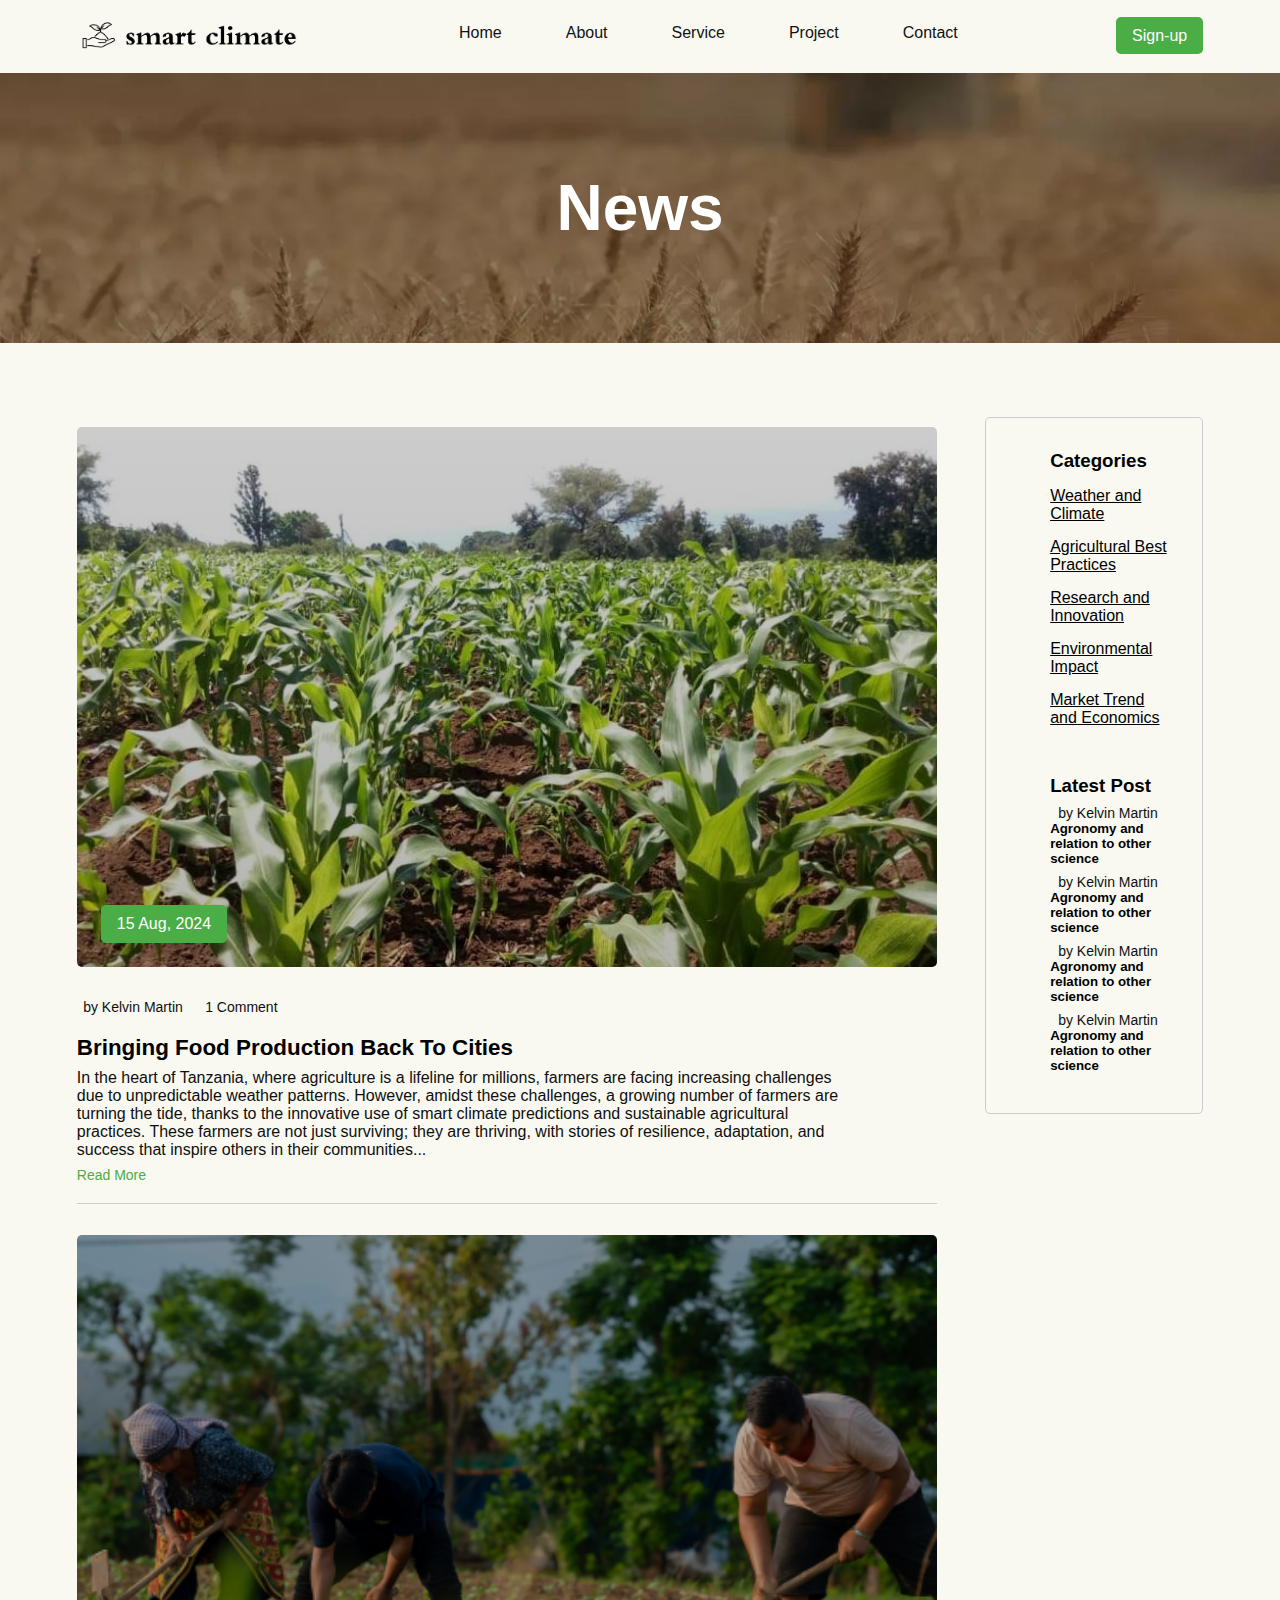
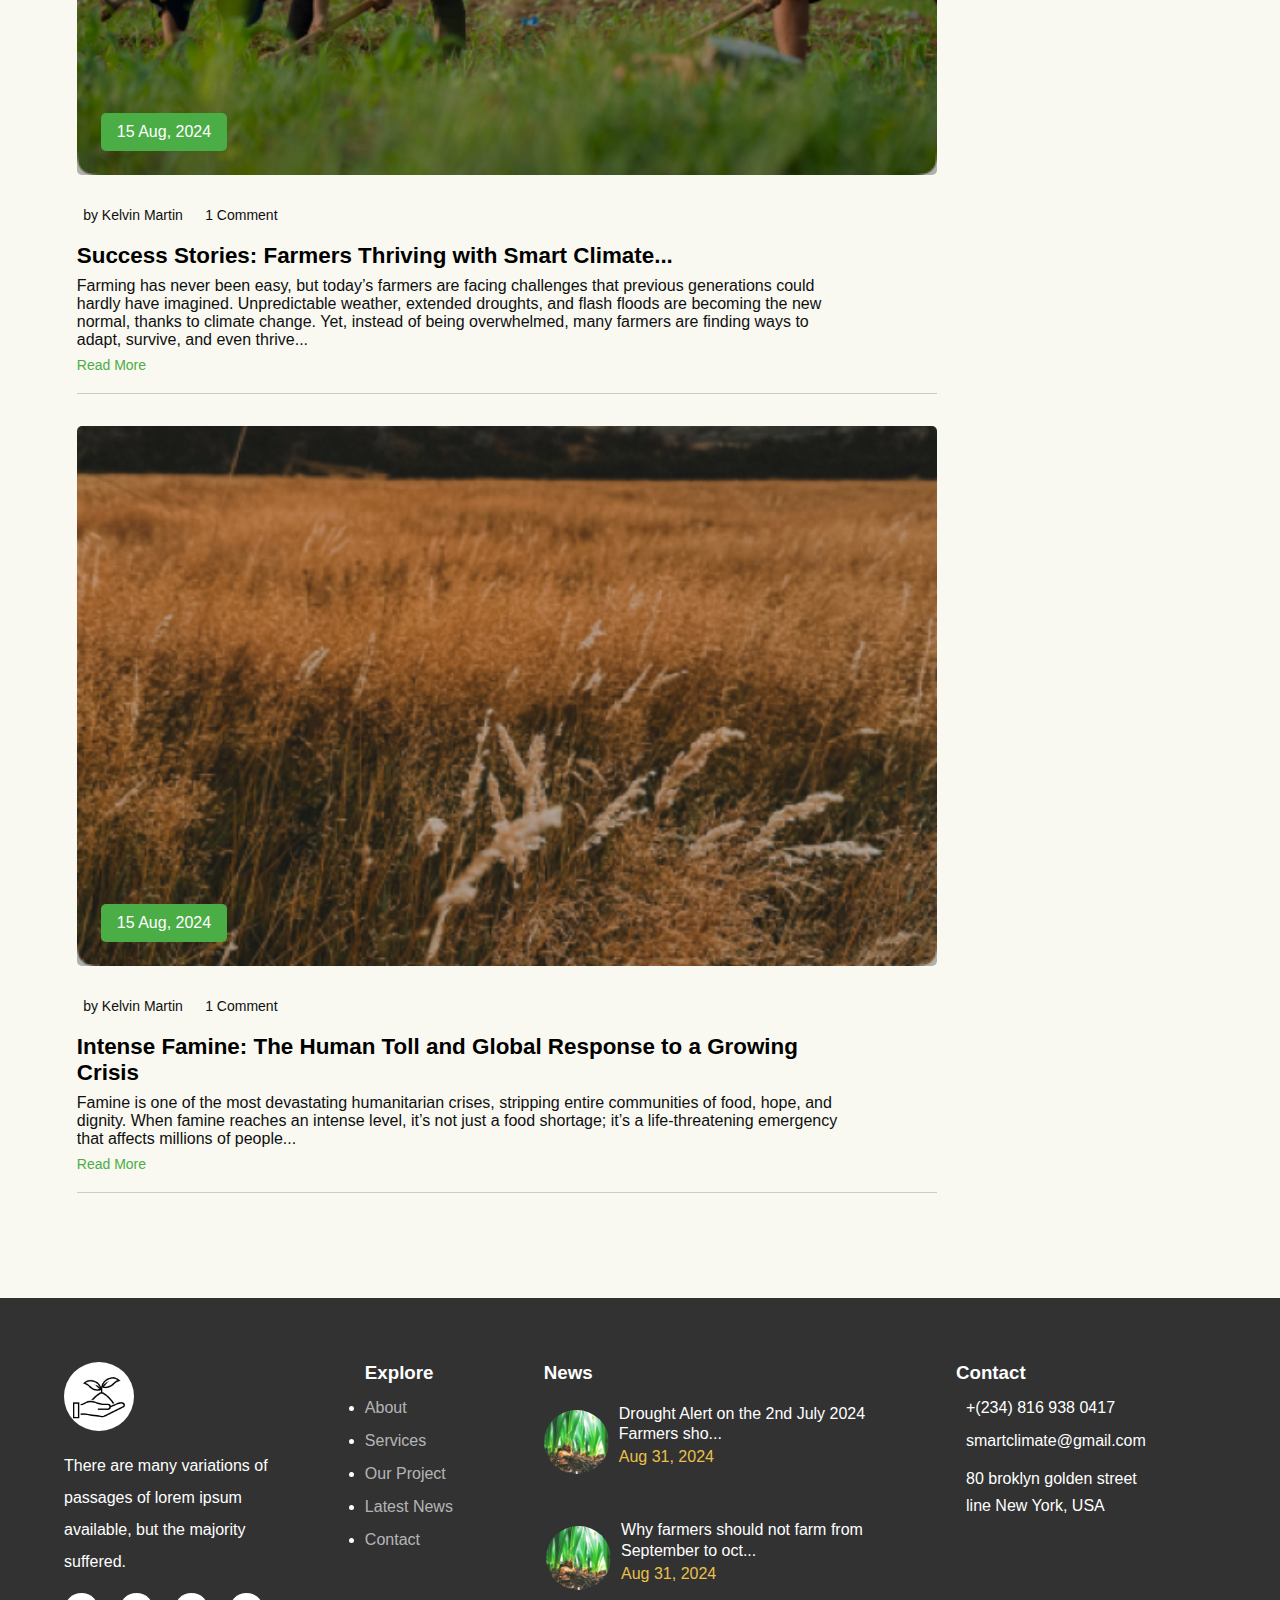
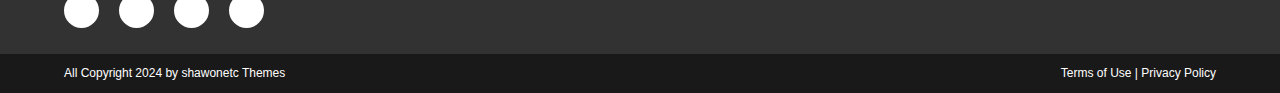
==== commit 9f324b77: "Add files via upload" ====
--- a/news.html
+++ b/news.html
@@ -79,7 +79,7 @@
     <main class="container news-box">
         <div class="news">
             <section>
-                <div class="img-box">
+                <div class="img-box one">
                     <a href="" class="main-btn">15 Aug, 2024</a>
                 </div>
                 <div class="user">
@@ -105,7 +105,7 @@
             </section>
             <hr class="line">
             <section>
-                <div class="img-box">
+                <div class="img-box two">
                     <a href="" class="main-btn">15 Aug, 2024</a>
                 </div>
                 <div class="user">
@@ -120,16 +120,17 @@
                 </div>
                 <div class="success-stories">
                     <h2>Success Stories: Farmers Thriving with Smart Climate...</h2>
-                    <p>Lorem ipsum dolor sit amet, cibo mundi ea duo, vim exerci phaedrum. There are many variations
-                        of passages of Lorem Ipsum available, but the majority have alteration in some injected or
-                        words which don’t look even slightly believable. If you are going to use a passage of Lorem
-                        Ipsum, you...</p>
-                    <a href="">Read More</a>
+                    <p>Farming has never been easy, but today’s farmers are facing challenges that previous generations
+                        could hardly have imagined. Unpredictable weather, extended droughts, and flash floods are
+                        becoming the new normal, thanks to climate change. Yet, instead of being overwhelmed, many
+                        farmers are finding ways to adapt, survive, and even thrive...
+                    </p>
+                    <a href="specific-news2.html">Read More</a>
                 </div>
             </section>
             <hr class="line">
             <section>
-                <div class="img-box">
+                <div class="img-box three">
                     <a href="" class="main-btn">15 Aug, 2024</a>
                 </div>
                 <div class="user">
@@ -143,12 +144,11 @@
                     </aside>
                 </div>
                 <div class="success-stories">
-                    <h2>Success Stories: Farmers Thriving with Smart Climate...</h2>
-                    <p>Lorem ipsum dolor sit amet, cibo mundi ea duo, vim exerci phaedrum. There are many variations
-                        of passages of Lorem Ipsum available, but the majority have alteration in some injected or
-                        words which don’t look even slightly believable. If you are going to use a passage of Lorem
-                        Ipsum, you...</p>
-                    <a href="">Read More</a>
+                    <h2>Intense Famine: The Human Toll and Global Response to a Growing Crisis</h2>
+                    <p>Famine is one of the most devastating humanitarian crises, stripping entire communities of food,
+                        hope, and dignity. When famine reaches an intense level, it’s not just a food shortage; it’s a
+                        life-threatening emergency that affects millions of people...</p>
+                    <a href="specific-news3.html">Read More</a>
                 </div>
             </section>
             <hr class="line">
--- a/style.css
+++ b/style.css
@@ -22,6 +22,7 @@
 }
 
 /* DEFAULT CSS */
+
 img{
     cursor: pointer;
 }
@@ -699,7 +700,7 @@
     flex-basis: 80%;
 }
 .news-box .news section .img-box{
-    background-image: linear-gradient(rgba(0, 0, 0, 0.201),rgba(0, 0, 0, 0.291)), url(images/V3\(iii\).jpg);
+    background: linear-gradient(rgba(0, 0, 0, 0.201),rgba(0, 0, 0, 0.291)), url(images/V1\(i\).jpg);
 
     height: 60vh;
     background-repeat: no-repeat;
@@ -712,6 +713,19 @@
     margin-bottom: 2rem;
     border-radius: 5px;
 }
+.news-box .news section .two{
+    background: linear-gradient(rgba(0, 0, 0, 0.201),rgba(0, 0, 0, 0.291)), url(images/prediction.png);
+    background-repeat: no-repeat;
+    background-size: cover;
+    background-position: bottom;
+
+}
+.news-box .news section .three{
+    background: linear-gradient(rgba(0, 0, 0, 0.201),rgba(0, 0, 0, 0.291)), url(images/Rectangle\ 27.png);
+    background-repeat: no-repeat;
+    background-size: cover;
+    background-position: bottom;
+}
 
 .news-box .news .user{
     display: flex;
@@ -746,7 +760,7 @@
 }
 .news-box .news .success-stories a{
     color: var(--color-green);
-    margin-top: 1.5rem;
+    margin-top: 0.5rem;
     font-size: 14px;
 }
 
--- a/media-query.css
+++ b/media-query.css
@@ -1,5 +1,6 @@
 /*-------------------------For small screen devices----------------------*/
 @media only screen and (max-width:1440px) {
+  
     .header h1 {
       font-size: 4.2rem;
       color: var(--color-white);
@@ -63,6 +64,19 @@
 #header2 {
   font-size: 2.4rem;
 }
+.news-box .news section .two{
+  background: linear-gradient(rgba(0, 0, 0, 0.201),rgba(0, 0, 0, 0.291)), url(images/prediction.png);
+  background-repeat: no-repeat;
+  background-size: cover;
+  background-position: bottom;
+
+}
+.news-box .news section .three{
+  background: linear-gradient(rgba(0, 0, 0, 0.201),rgba(0, 0, 0, 0.291)), url(images/Rectangle\ 27.png);
+  background-repeat: no-repeat;
+  background-size: cover;
+  background-position: bottom;
+}
   }
   
   
@@ -162,6 +176,19 @@
   width: 100%;
 }
 /* SIGN UP AND SIGN IN END */
+.news-box .news section .two{
+  background: linear-gradient(rgba(0, 0, 0, 0.201),rgba(0, 0, 0, 0.291)), url(images/prediction.png);
+  background-repeat: no-repeat;
+  background-size: cover;
+  background-position: bottom;
+
+}
+.news-box .news section .three{
+  background: linear-gradient(rgba(0, 0, 0, 0.201),rgba(0, 0, 0, 0.291)), url(images/Rectangle\ 27.png);
+  background-repeat: no-repeat;
+  background-size: cover;
+  background-position: bottom;
+}
   }
   
   
@@ -299,7 +326,7 @@
     }
     .side-bar{
       width: 25rem;
-      height: 100vh;
+      height: 96vh;
       box-shadow: 10px 0 10px rgba(0, 0, 0, 0.1);
       display: flex;
       flex-direction: column;
@@ -311,7 +338,6 @@
       overflow: clip;
       transform: translate(-100%);
       transition: 1s;
-      padding-bottom: 5%;
   }
   .show-sideBar{
       transform: translate(0);
@@ -1077,6 +1103,10 @@
   margin-top: 4rem;
   margin-bottom: 2rem;
 }
+.numbers h1 {
+  font-size: 2rem;
+  margin-bottom: 0.4rem;
+}
   }
   
   
@@ -1088,7 +1118,7 @@
 
     .header h1 {
       font-size: 2.2rem;
-      line-height: 2.7rem;
+      line-height: 2.5rem;
       margin-top: 10px;
   }
   .header p{
@@ -1117,6 +1147,14 @@
 
 .video h1{
   font-size: 2.2rem;
+}
+
+.other-signin {
+  margin-top: 1rem;
+}
+.signup .create-acc {
+  align-self: center;
+  margin-top: 1.2rem;
 }
   }
 
